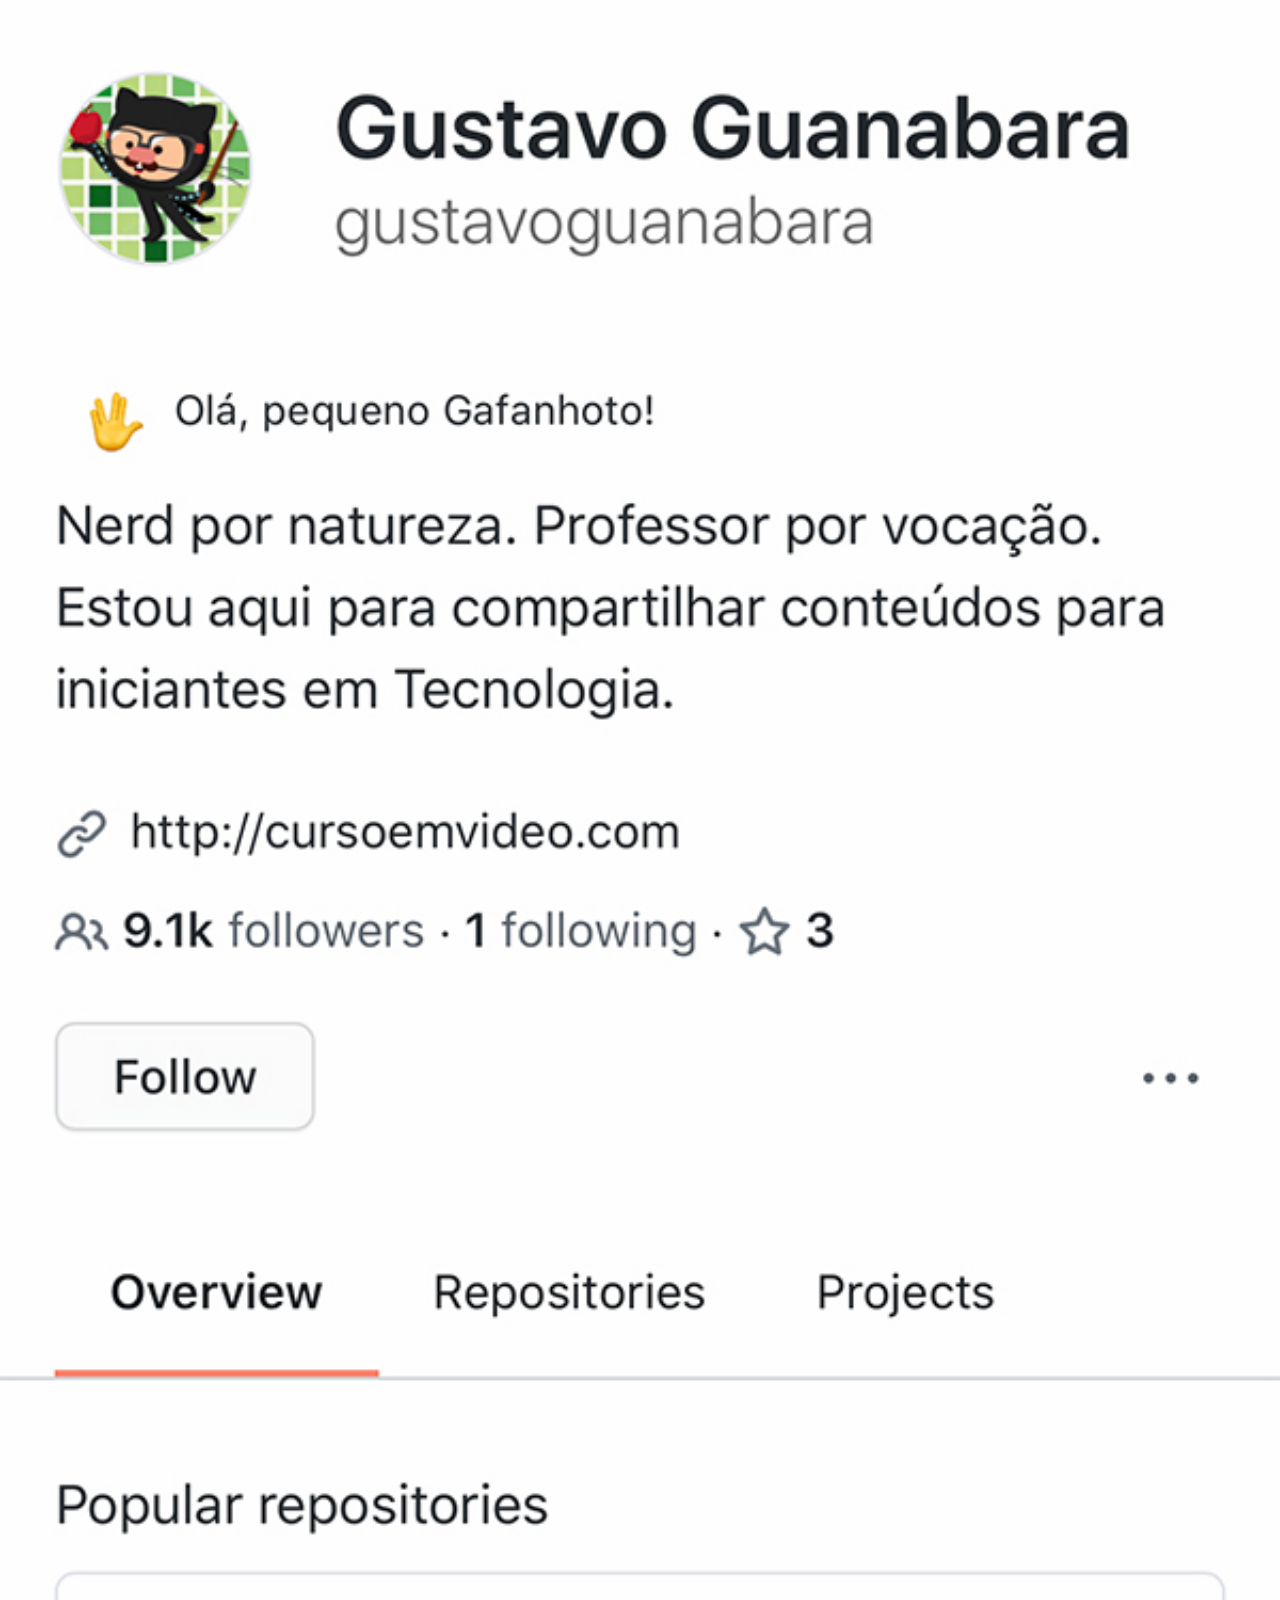
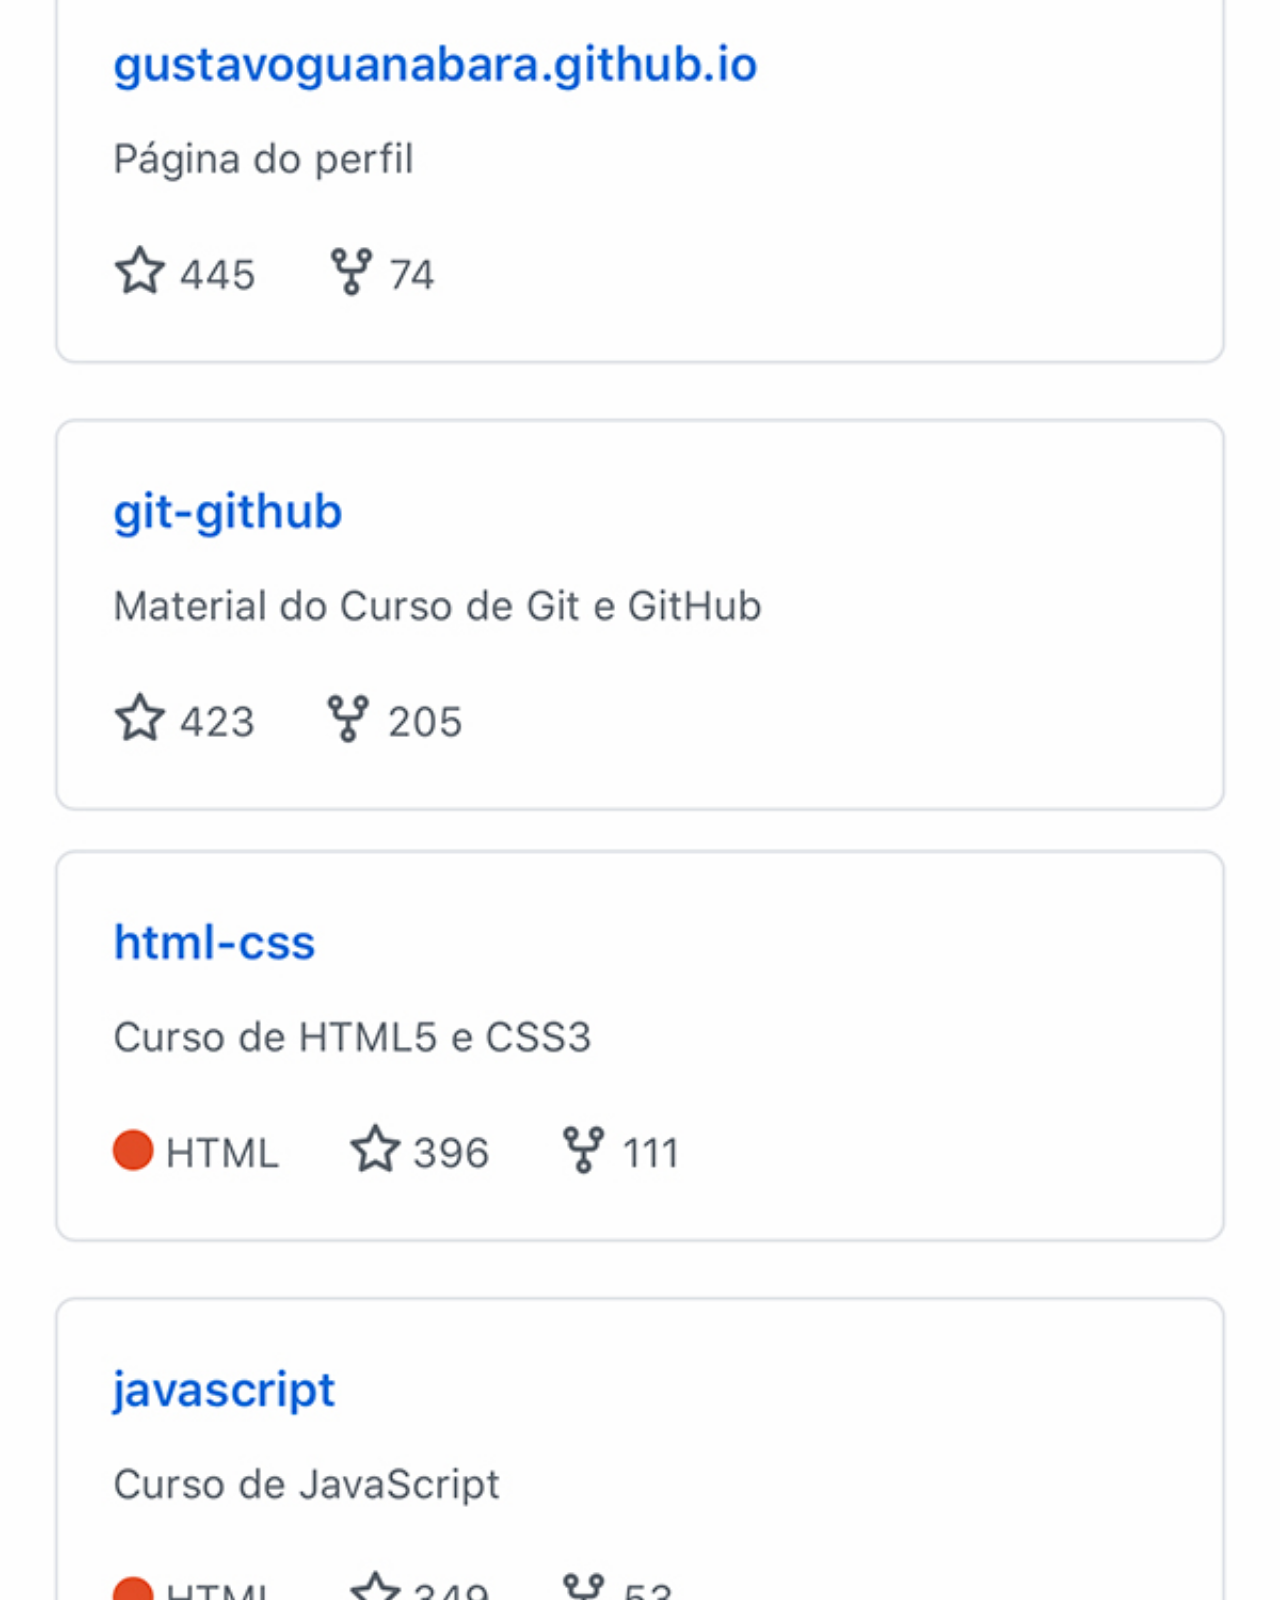
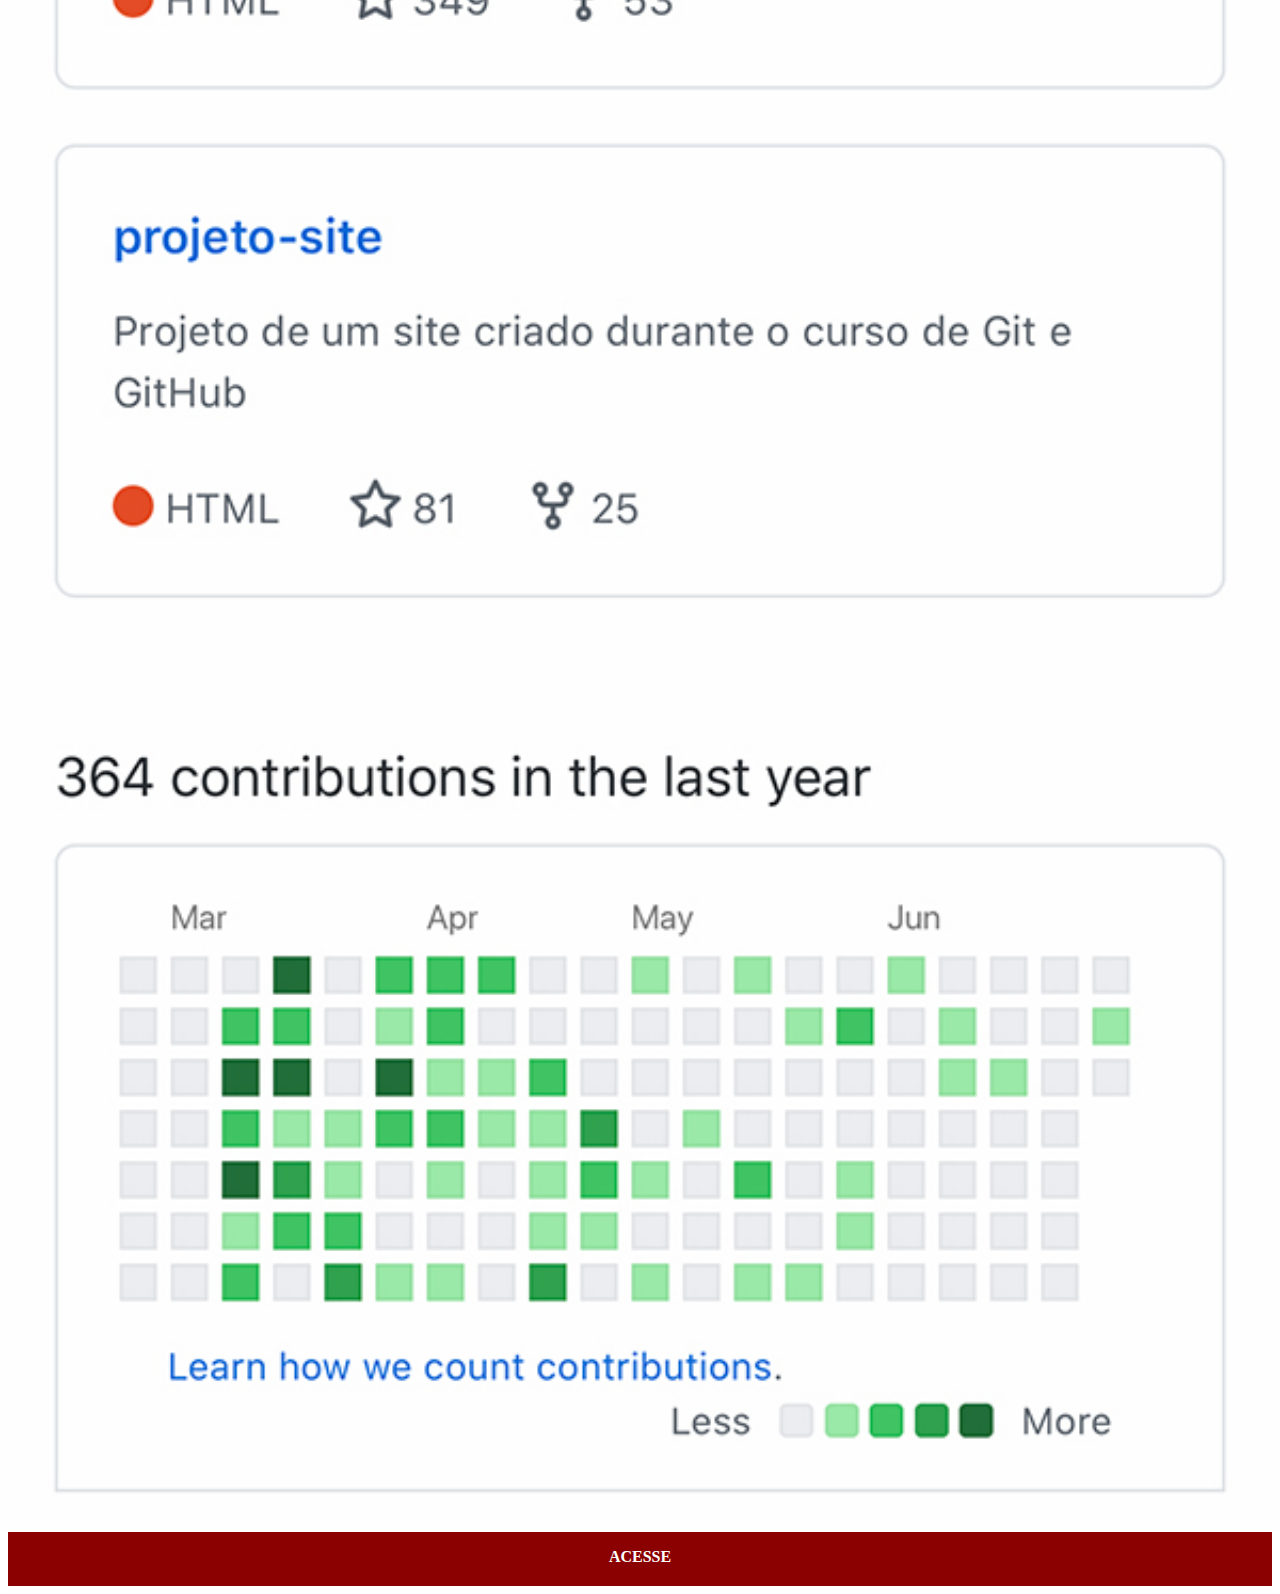
==== github.html @ c88242bf "terminando o projeto" ====
<!DOCTYPE html>
<html lang="pt-br">
<head>
    <meta charset="UTF-8">
    <meta http-equiv="X-UA-Compatible" content="IE=edge">
    <meta name="viewport" content="width=device-width, initial-scale=1.0">
    <title>GitHub</title>
    <link rel="stylesheet" href="estilos/social.css">
</head>
<body>
    <img src="imagens/tela-github.jpg" alt="GitHub">
    <a href="#">ACESSE</a>
</body>
</html>
---- estilos/social.css ----
@charset "UTF-8";

<style>
        * {
            margin: 0px;
            padding: 0px;
        }

        ::-webkit-scrollbar {
            width: 0px;
            height: 0px;
        }

        img {
            margin: -8px;
            width: 100vw;
        }

        a {
            display: block;
            background-color: darkred;
            color: white;
            padding: 20px;
            text-align: center;
            font-weight: bolder;
            text-decoration: none;
        }

        a:hover {
            background-color: red;
        }

    </style>
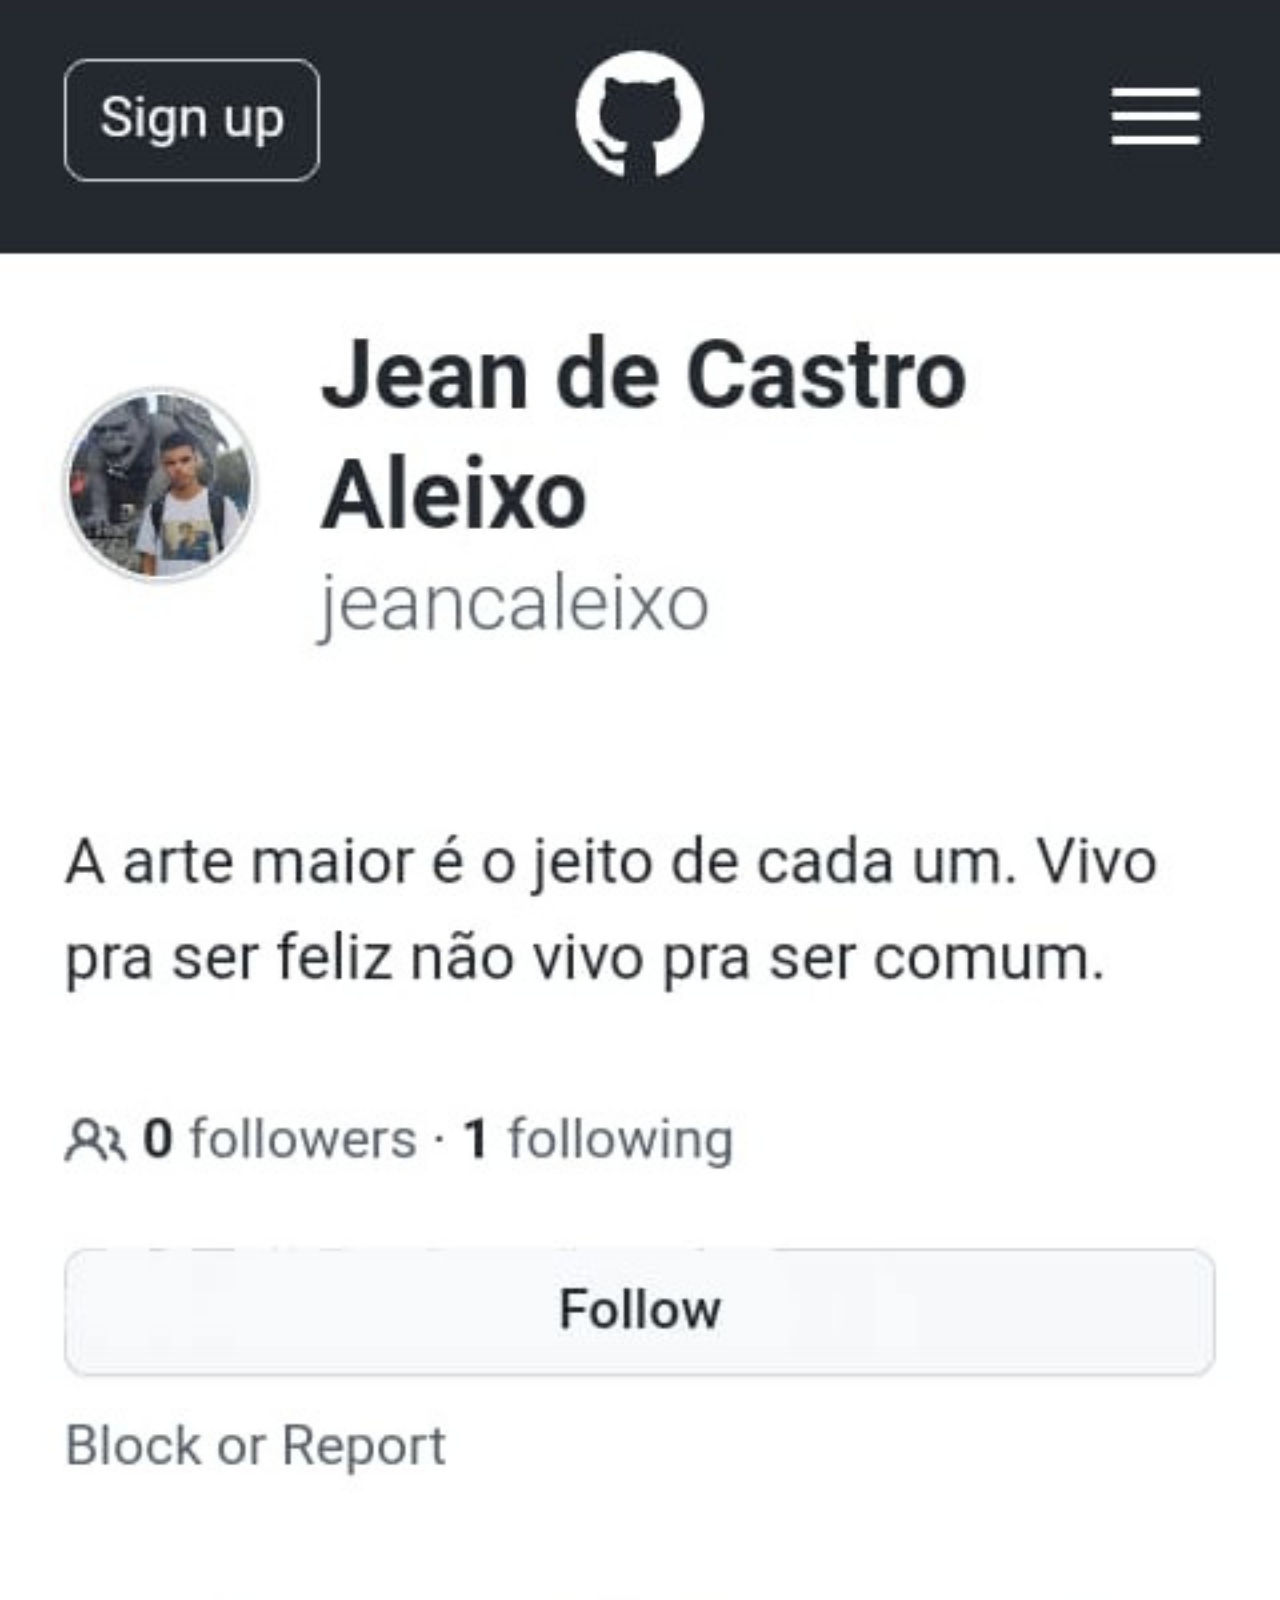
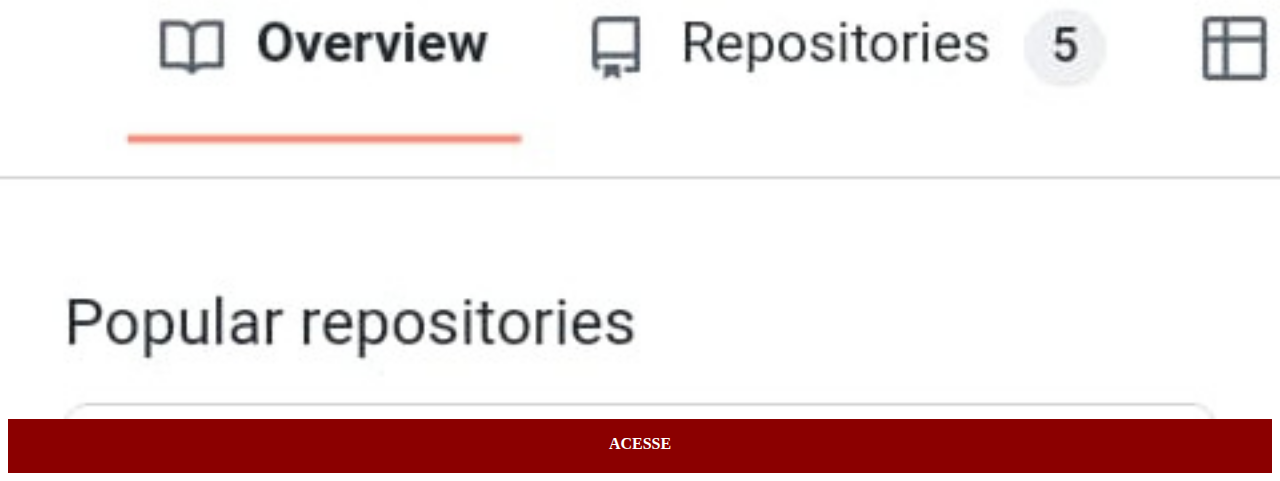
==== commit e2e38ff5: "terminei o projeto" ====
--- a/github.html
+++ b/github.html
@@ -8,7 +8,7 @@
     <link rel="stylesheet" href="estilos/social.css">
 </head>
 <body>
-    <img src="imagens/tela-github.jpg" alt="GitHub">
-    <a href="#">ACESSE</a>
+    <img src="imagens/github.jpeg" alt="GitHub">
+    <a href="https://github.com/jeancaleixo" target="_blank">ACESSE</a>
 </body>
 </html>